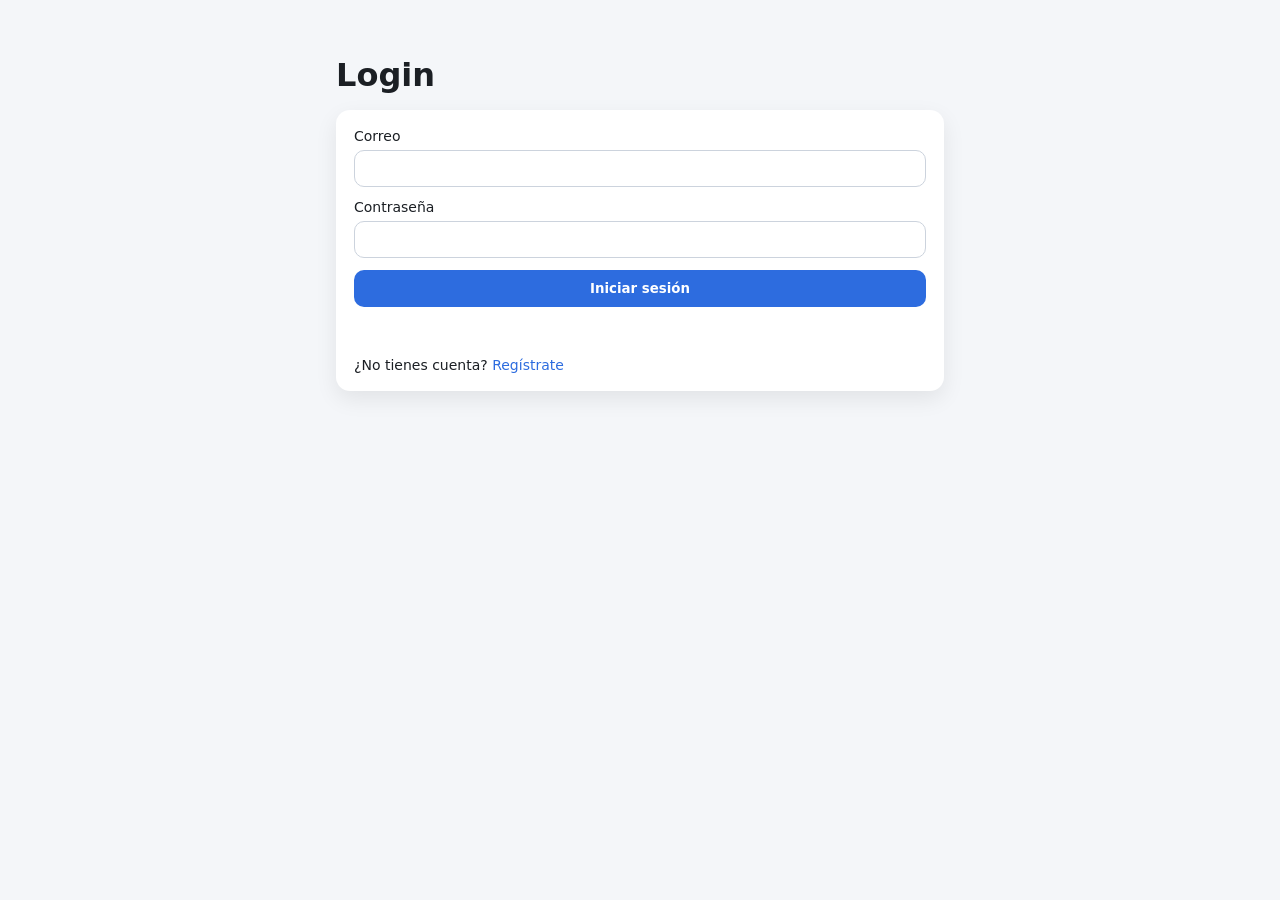
==== Frontend-TicoAutos/createVehicle.html @ 1312e7b5 "Proyecto TicoAutos frontend y backend" ====
<!doctype html>
<html lang="es">
<head>
  <meta charset="utf-8" />
  <meta name="viewport" content="width=device-width, initial-scale=1" />
  <title>TicoAutos | Publicar vehículo</title>
  <link rel="stylesheet" href="./css/styles.css" />
  <link rel="stylesheet" href="./css/vehicleForms.css" />
</head>
<body>
  <main class="page-wrapper">
    <section class="vehicle-form-card">
      <h1>Publicar vehículo</h1>
      <p class="subtitle">Completa la información del vehículo.</p>

      <form id="vehicleForm" class="vehicle-form">
        <div class="vehicle-form-grid">
          <label>
            Marca
            <input type="text" id="brand" required />
          </label>

          <label>
            Modelo
            <input type="text" id="model" required />
          </label>
        </div>

        <div class="vehicle-form-grid">
          <label>
            Año
            <input type="number" id="year" required />
          </label>

          <label>
            Precio
            <input type="number" id="price" required />
          </label>
        </div>

        <label>
          Color
          <input type="text" id="color" required />
        </label>

        <p id="msg" class="form-message"></p>

        <div class="form-actions">
          <button type="submit" class="btn-primary">Subir vehículo</button>
          <button type="button" class="btn-secondary" onclick="window.location.href='./index.html'">Volver</button>
        </div>
      </form>
    </section>
  </main>

  <script src="./js/createVehicle.js"></script>
</body>
</html>
---- Frontend-TicoAutos/css/styles.css ----
* { box-sizing: border-box; font-family: system-ui, Arial, sans-serif; }
body { margin: 0; background: #f4f6f9; color: #1b1f24; }

.container { max-width: 640px; margin: 40px auto; padding: 16px; }
h1 { margin: 0 0 16px; }

.card {
  background: #fff;
  padding: 18px;
  border-radius: 14px;
  box-shadow: 0 8px 22px rgba(0,0,0,0.08);
  display: grid;
  gap: 12px;
}

label { display: grid; gap: 6px; font-size: 14px; }

input {
  padding: 10px 12px;
  border: 1px solid #ccd3dd;
  border-radius: 10px;
  outline: none;
}

input:focus { border-color: #7aa7ff; }

button {
  padding: 11px 12px;
  border: none;
  border-radius: 10px;
  cursor: pointer;
  background: #2d6cdf;
  color: #fff;
  font-weight: 600;
}

button:disabled { opacity: 0.7; cursor: not-allowed; }

.msg { margin: 0; min-height: 20px; font-size: 14px; }
.msg.ok { color: #137333; }
.msg.err { color: #b00020; }

.hint { margin: 6px 0 0; font-size: 14px; }
.hint a { color: #2d6cdf; text-decoration: none; }
.hint a:hover { text-decoration: underline; }

.grid-2 {
  display: grid;
  grid-template-columns: 1fr 1fr;
  gap: 12px;
}

@media (max-width: 560px) {
  .grid-2 { grid-template-columns: 1fr; }
}


.topbar {
  display: flex;
  justify-content: flex-end;
  padding: 10px 20px;
  background: #ffffff;
  box-shadow: 0 2px 8px rgba(0,0,0,0.05);
}

.topbar button {
  background: #d9534f;
  color: white;
  border: none;
  padding: 8px 12px;
  border-radius: 8px;
  cursor: pointer;
}

.vehicle-grid {
  display: grid;
  grid-template-columns: repeat(auto-fill, minmax(250px, 1fr));
  gap: 16px;
}

.vehicle-card {
  background: white;
  border-radius: 12px;
  padding: 16px;
  box-shadow: 0 6px 14px rgba(0,0,0,0.08);
}

.vehicle-card h3 {
  margin: 0 0 8px;
}

.vehicle-actions {
  display: flex;
  gap: 6px;
  margin-top: 10px;
}
---- Frontend-TicoAutos/css/vehicleForms.css ----
body {
  margin: 0;
  background: linear-gradient(135deg, #f4f6f9, #e9eef7);
  color: #1b1f24;
  font-family: system-ui, Arial, sans-serif;
}

.page-wrapper {
  min-height: 100vh;
  display: flex;
  align-items: center;
  justify-content: center;
  padding: 24px;
}

.vehicle-form-card {
  width: 100%;
  max-width: 720px;
  background: #ffffff;
  border-radius: 18px;
  box-shadow: 0 12px 30px rgba(0, 0, 0, 0.10);
  padding: 28px;
}

.vehicle-form-card h1 {
  margin: 0 0 8px;
  font-size: 28px;
}

.vehicle-form-card .subtitle {
  margin: 0 0 20px;
  color: #5f6b7a;
  font-size: 15px;
}

.vehicle-form {
  display: grid;
  gap: 14px;
}

.vehicle-form-grid {
  display: grid;
  grid-template-columns: 1fr 1fr;
  gap: 14px;
}

.vehicle-form label {
  display: grid;
  gap: 6px;
  font-size: 14px;
  font-weight: 500;
}

.vehicle-form input {
  padding: 12px 14px;
  border: 1px solid #ccd3dd;
  border-radius: 12px;
  outline: none;
  font-size: 14px;
  background: #fff;
}

.vehicle-form input:focus {
  border-color: #2d6cdf;
  box-shadow: 0 0 0 3px rgba(45, 108, 223, 0.12);
}

.form-actions {
  display: flex;
  gap: 10px;
  flex-wrap: wrap;
  margin-top: 8px;
}

.btn-primary,
.btn-secondary {
  border: none;
  border-radius: 12px;
  padding: 12px 16px;
  cursor: pointer;
  font-weight: 600;
  font-size: 14px;
}

.btn-primary {
  background: #2d6cdf;
  color: white;
}

.btn-primary:hover {
  background: #2459b7;
}

.btn-secondary {
  background: #e4e9f2;
  color: #1b1f24;
}

.btn-secondary:hover {
  background: #d8deea;
}

.form-message {
  min-height: 20px;
  margin: 0;
  font-size: 14px;
}

.form-message.ok {
  color: #137333;
}

.form-message.err {
  color: #b00020;
}

@media (max-width: 600px) {
  .vehicle-form-grid {
    grid-template-columns: 1fr;
  }

  .vehicle-form-card {
    padding: 20px;
  }
}
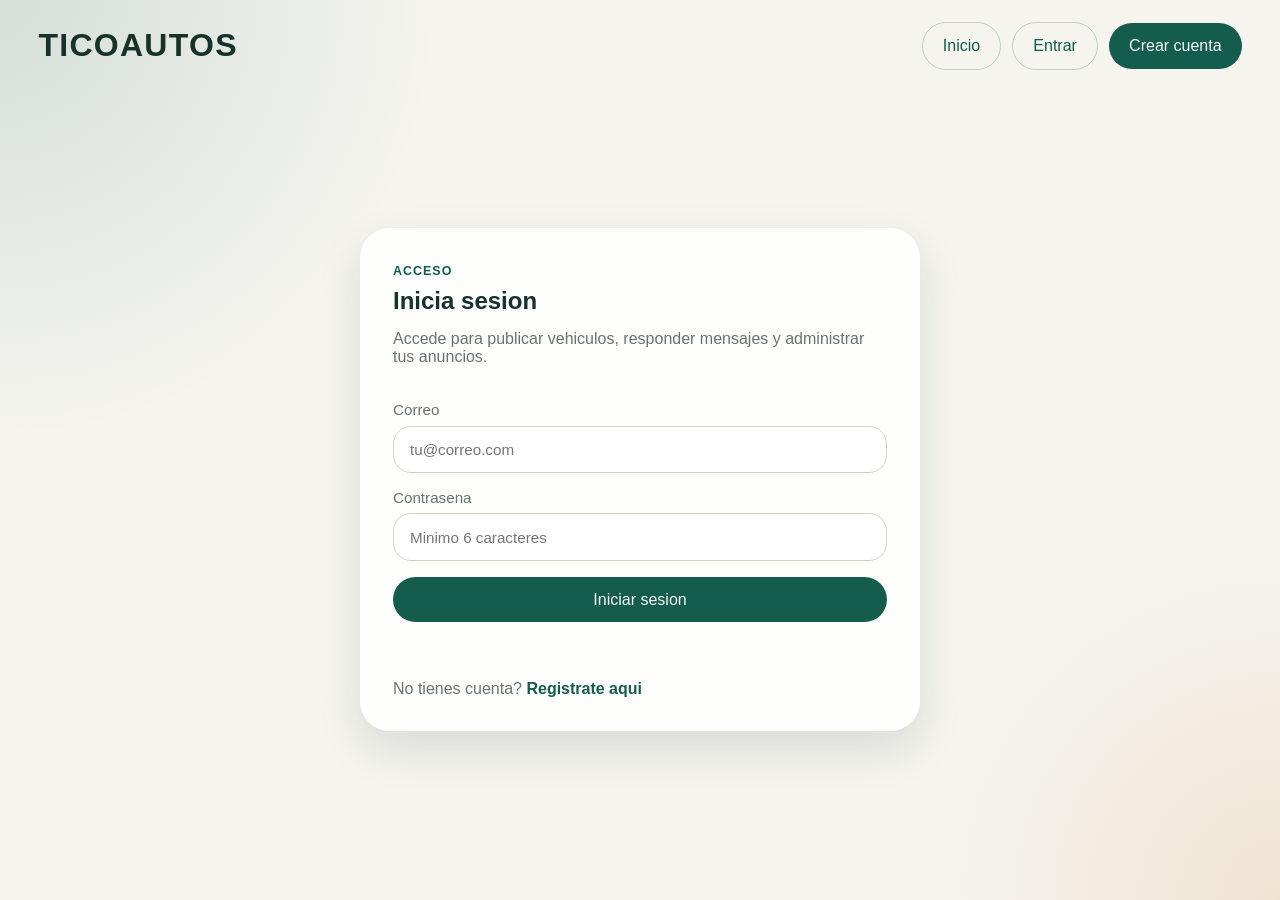
==== commit 915057d2: "feat: complete vehicle messaging and documentation" ====
--- a/Frontend-TicoAutos/createVehicle.html
+++ b/Frontend-TicoAutos/createVehicle.html
@@ -3,56 +3,68 @@
 <head>
   <meta charset="utf-8" />
   <meta name="viewport" content="width=device-width, initial-scale=1" />
-  <title>TicoAutos | Publicar vehículo</title>
+  <title>TicoAutos | Publicar vehiculo</title>
   <link rel="stylesheet" href="./css/styles.css" />
   <link rel="stylesheet" href="./css/vehicleForms.css" />
 </head>
 <body>
-  <main class="page-wrapper">
+  <header class="site-header compact">
+    <a class="brand" href="./index.html">TicoAutos</a>
+    <nav id="navActions" class="nav-actions"></nav>
+  </header>
+
+  <main class="page-shell">
     <section class="vehicle-form-card">
-      <h1>Publicar vehículo</h1>
-      <p class="subtitle">Completa la información del vehículo.</p>
+      <div class="panel-head">
+        <div>
+          <span class="eyebrow">Publicacion</span>
+          <h1>Publicar vehiculo</h1>
+        </div>
+        <a class="btn btn-secondary" href="./index.html">Volver</a>
+      </div>
 
-      <form id="vehicleForm" class="vehicle-form">
+      <form id="vehicleForm" class="vehicle-form" novalidate>
         <div class="vehicle-form-grid">
           <label>
             Marca
-            <input type="text" id="brand" required />
+            <input type="text" id="brand" required minlength="2" maxlength="50" />
           </label>
-
           <label>
             Modelo
-            <input type="text" id="model" required />
+            <input type="text" id="model" required minlength="1" maxlength="50" />
           </label>
         </div>
 
         <div class="vehicle-form-grid">
           <label>
-            Año
-            <input type="number" id="year" required />
+            Anio
+            <input type="number" id="year" required min="1900" max="2100" />
           </label>
-
           <label>
             Precio
-            <input type="number" id="price" required />
+            <input type="number" id="price" required min="0" />
           </label>
         </div>
 
         <label>
           Color
-          <input type="text" id="color" required />
+          <input type="text" id="color" required minlength="2" maxlength="30" />
         </label>
 
-        <p id="msg" class="form-message"></p>
+        <label>
+          Imagenes del vehiculo
+          <input type="file" id="images" accept="image/png,image/jpeg,image/webp" multiple />
+        </label>
 
-        <div class="form-actions">
-          <button type="submit" class="btn-primary">Subir vehículo</button>
-          <button type="button" class="btn-secondary" onclick="window.location.href='./index.html'">Volver</button>
-        </div>
+        <div id="imagePreview" class="image-preview-grid"></div>
+
+        <button type="submit" class="btn btn-primary" id="saveVehicleBtn">Guardar vehiculo</button>
+        <p id="msg" class="feedback" aria-live="polite"></p>
       </form>
     </section>
   </main>
 
+  <script src="./js/app.js"></script>
   <script src="./js/createVehicle.js"></script>
 </body>
-</html>+</html>
--- a/Frontend-TicoAutos/css/styles.css
+++ b/Frontend-TicoAutos/css/styles.css
@@ -1,96 +1,593 @@
-* { box-sizing: border-box; font-family: system-ui, Arial, sans-serif; }
-body { margin: 0; background: #f4f6f9; color: #1b1f24; }
-
-.container { max-width: 640px; margin: 40px auto; padding: 16px; }
-h1 { margin: 0 0 16px; }
-
-.card {
+:root {
+  --bg: #f5f4ef;
+  --surface: rgba(255, 255, 255, 0.88);
+  --surface-strong: #ffffff;
+  --line: #d8d0c2;
+  --text: #17312b;
+  --muted: #67756f;
+  --accent: #145c4b;
+  --accent-strong: #0f4a3c;
+  --accent-soft: #dff1eb;
+  --danger: #a1362a;
+  --shadow: 0 18px 45px rgba(26, 42, 34, 0.12);
+}
+
+* {
+  box-sizing: border-box;
+}
+
+html {
+  scroll-behavior: smooth;
+}
+
+body {
+  margin: 0;
+  min-height: 100vh;
+  font-family: "Trebuchet MS", "Segoe UI", sans-serif;
+  color: var(--text);
+  background:
+    radial-gradient(circle at top left, rgba(20, 92, 75, 0.14), transparent 28%),
+    radial-gradient(circle at bottom right, rgba(217, 152, 74, 0.18), transparent 22%),
+    var(--bg);
+}
+
+a {
+  color: inherit;
+  text-decoration: none;
+}
+
+button,
+input,
+select,
+textarea {
+  font: inherit;
+}
+
+button,
+.btn {
+  border: none;
+  border-radius: 999px;
+  cursor: pointer;
+  transition: transform 0.2s ease, box-shadow 0.2s ease, background 0.2s ease;
+}
+
+button:hover,
+.btn:hover {
+  transform: translateY(-1px);
+}
+
+input,
+select,
+textarea {
+  width: 100%;
+  padding: 0.9rem 1rem;
+  border: 1px solid var(--line);
+  border-radius: 18px;
+  background: rgba(255, 255, 255, 0.9);
+  color: var(--text);
+  outline: none;
+}
+
+input:focus,
+select:focus,
+textarea:focus {
+  border-color: var(--accent);
+  box-shadow: 0 0 0 4px rgba(20, 92, 75, 0.12);
+}
+
+label {
+  display: grid;
+  gap: 0.45rem;
+  color: var(--muted);
+  font-size: 0.95rem;
+}
+
+.site-header {
+  display: flex;
+  align-items: center;
+  justify-content: space-between;
+  gap: 1.25rem;
+  padding: 1.4rem clamp(1rem, 3vw, 2.5rem);
+}
+
+.site-header.compact {
+  padding-bottom: 0.5rem;
+}
+
+.brand-block {
+  display: grid;
+  gap: 0.3rem;
+}
+
+.brand {
+  font-size: clamp(1.6rem, 3vw, 2rem);
+  font-weight: 800;
+  letter-spacing: 0.04em;
+  text-transform: uppercase;
+}
+
+.brand-copy {
+  margin: 0;
+  max-width: 34rem;
+  color: var(--muted);
+}
+
+.nav-actions {
+  display: flex;
+  align-items: center;
+  gap: 0.7rem;
+  flex-wrap: wrap;
+  justify-content: flex-end;
+}
+
+.nav-user {
+  color: var(--muted);
+  font-size: 0.95rem;
+  padding-right: 0.4rem;
+}
+
+.nav-link-with-badge {
+  position: relative;
+}
+
+.nav-badge {
+  min-width: 1.35rem;
+  height: 1.35rem;
+  padding: 0 0.35rem;
+  border-radius: 999px;
+  display: inline-flex;
+  align-items: center;
+  justify-content: center;
+  background: var(--danger);
+  color: #fff;
+  font-size: 0.72rem;
+  font-weight: 800;
+}
+
+.btn {
+  display: inline-flex;
+  align-items: center;
+  justify-content: center;
+  gap: 0.4rem;
+  padding: 0.85rem 1.25rem;
+}
+
+.btn-primary {
+  background: var(--accent);
+  color: #f7fbfa;
+}
+
+.btn-primary:hover {
+  background: var(--accent-strong);
+}
+
+.btn-secondary {
+  background: #efe7d8;
+  color: var(--text);
+}
+
+.btn-ghost {
+  background: transparent;
+  color: var(--accent);
+  border: 1px solid rgba(20, 92, 75, 0.24);
+}
+
+.btn-ghost.danger {
+  color: var(--danger);
+  border-color: rgba(161, 54, 42, 0.25);
+}
+
+.page-shell {
+  width: min(1160px, calc(100% - 2rem));
+  margin: 0 auto 3rem;
+  display: grid;
+  gap: 1.4rem;
+}
+
+.two-column {
+  grid-template-columns: repeat(2, minmax(0, 1fr));
+  align-items: start;
+}
+
+.hero-panel,
+.panel,
+.auth-card,
+.vehicle-form-card {
+  background: var(--surface);
+  backdrop-filter: blur(12px);
+  border: 1px solid rgba(255, 255, 255, 0.65);
+  border-radius: 30px;
+  box-shadow: var(--shadow);
+}
+
+.hero-panel {
+  display: grid;
+  grid-template-columns: 1.4fr 0.8fr;
+  gap: 1.2rem;
+  padding: clamp(1.5rem, 4vw, 2.4rem);
+  background-image: linear-gradient(120deg, rgba(255, 255, 255, 0.92), rgba(255, 255, 255, 0.7)), url("../assets/car-hero.svg");
+  background-position: center;
+  background-size: cover;
+}
+
+.hero-panel h1,
+.panel h2,
+.auth-card h1,
+.vehicle-form-card h1 {
+  margin: 0;
+  line-height: 1.1;
+}
+
+.hero-copy,
+.auth-copy,
+.panel-meta,
+.conversation-meta {
+  color: var(--muted);
+}
+
+.hero-actions {
+  display: flex;
+  gap: 0.8rem;
+  align-items: center;
+  justify-content: flex-end;
+  flex-wrap: wrap;
+}
+
+.eyebrow {
+  display: inline-flex;
+  margin-bottom: 0.6rem;
+  color: var(--accent);
+  font-weight: 700;
+  text-transform: uppercase;
+  letter-spacing: 0.08em;
+  font-size: 0.78rem;
+}
+
+.panel,
+.auth-card,
+.vehicle-form-card {
+  padding: clamp(1.3rem, 3vw, 2rem);
+}
+
+.panel-head,
+.detail-header,
+.conversation-head {
+  display: flex;
+  justify-content: space-between;
+  align-items: flex-start;
+  gap: 1rem;
+}
+
+.filters-grid,
+.stack-form,
+.vehicle-form {
+  display: grid;
+  gap: 1rem;
+}
+
+.filters-grid {
+  grid-template-columns: repeat(5, minmax(0, 1fr));
+  align-items: end;
+}
+
+.filters-actions {
+  display: flex;
+  align-items: end;
+}
+
+.feedback {
+  min-height: 1.4rem;
+  margin: 0;
+  color: var(--muted);
+}
+
+.feedback.success {
+  color: var(--accent-strong);
+}
+
+.feedback.error {
+  color: var(--danger);
+}
+
+.vehicle-grid,
+.conversation-list {
+  display: grid;
+  gap: 1rem;
+}
+
+.vehicle-grid {
+  grid-template-columns: repeat(3, minmax(0, 1fr));
+}
+
+.vehicle-card,
+.conversation-card,
+.detail-box {
+  background: var(--surface-strong);
+  border-radius: 24px;
+  padding: 1.2rem;
+  border: 1px solid rgba(23, 49, 43, 0.08);
+}
+
+.card-top,
+.card-actions,
+.owner-actions,
+.pagination {
+  display: flex;
+  align-items: center;
+  justify-content: space-between;
+  gap: 0.75rem;
+  flex-wrap: wrap;
+}
+
+.card-price,
+.detail-price {
+  font-size: clamp(1.4rem, 3vw, 2rem);
+  font-weight: 800;
+  color: var(--accent);
+}
+
+.vehicle-card h3,
+.conversation-card h3 {
+  margin: 0.35rem 0;
+}
+
+.vehicle-cover,
+.message-vehicle-thumb {
+  width: 100%;
+  object-fit: cover;
+  border-radius: 18px;
+  background: #efe7d8;
+}
+
+.vehicle-cover {
+  height: 220px;
+  margin-bottom: 1rem;
+}
+
+.message-vehicle-thumb {
+  height: 160px;
+  margin: 0.4rem 0 1rem;
+}
+
+.vehicle-specs,
+.owner-line {
+  margin: 0.25rem 0;
+  color: var(--muted);
+}
+
+.badge {
+  display: inline-flex;
+  align-items: center;
+  justify-content: center;
+  border-radius: 999px;
+  padding: 0.45rem 0.8rem;
+  font-size: 0.8rem;
+  font-weight: 700;
+  text-transform: capitalize;
+}
+
+.badge.available {
+  background: var(--accent-soft);
+  color: var(--accent-strong);
+}
+
+.badge.sold {
+  background: #f2d9cf;
+  color: var(--danger);
+}
+
+.pagination {
+  justify-content: center;
+  margin-top: 1rem;
+}
+
+.pagination-label {
+  min-width: 9rem;
+  text-align: center;
+  color: var(--muted);
+}
+
+.auth-shell {
+  width: min(720px, calc(100% - 2rem));
+  min-height: calc(100vh - 6rem);
+  margin: 0 auto;
+  display: grid;
+  place-items: center;
+}
+
+.auth-card {
+  width: 100%;
+  max-width: 560px;
+  display: grid;
+  gap: 1.2rem;
+}
+
+.auth-card.wide {
+  max-width: 700px;
+}
+
+.auth-link {
+  margin: 0;
+  color: var(--muted);
+}
+
+.auth-link a {
+  color: var(--accent);
+  font-weight: 700;
+}
+
+.split-fields {
+  display: grid;
+  grid-template-columns: repeat(2, minmax(0, 1fr));
+  gap: 1rem;
+}
+
+.detail-layout {
+  display: grid;
+  gap: 1rem;
+}
+
+.inbox-layout {
+  display: grid;
+  grid-template-columns: minmax(0, 0.95fr) minmax(0, 0.95fr) minmax(0, 1.15fr);
+  gap: 1rem;
+  align-items: start;
+}
+
+.vehicle-gallery {
+  display: grid;
+  grid-template-columns: repeat(auto-fit, minmax(220px, 1fr));
+  gap: 0.85rem;
+  margin-bottom: 1.2rem;
+}
+
+.vehicle-gallery-image {
+  width: 100%;
+  height: 240px;
+  border-radius: 24px;
+  object-fit: cover;
+  background: #efe7d8;
+  border: 1px solid rgba(23, 49, 43, 0.08);
+}
+
+.detail-grid {
+  display: grid;
+  grid-template-columns: 1.1fr 0.9fr;
+  gap: 1rem;
+}
+
+.detail-list {
+  margin: 0;
+  padding-left: 1rem;
+  color: var(--muted);
+  display: grid;
+  gap: 0.55rem;
+}
+
+.conversation-summary {
+  display: grid;
+  gap: 0.85rem;
+}
+
+.conversation-panel {
+  display: grid;
+  gap: 1rem;
+  min-height: 100%;
+}
+
+.thread-messages {
+  display: grid;
+  gap: 0.85rem;
+  max-height: 31rem;
+  overflow-y: auto;
+  padding-right: 0.25rem;
+}
+
+.message-bubble {
+  max-width: 88%;
+  padding: 0.95rem 1rem;
+  border-radius: 22px;
+  display: grid;
+  gap: 0.5rem;
   background: #fff;
-  padding: 18px;
-  border-radius: 14px;
-  box-shadow: 0 8px 22px rgba(0,0,0,0.08);
-  display: grid;
-  gap: 12px;
-}
-
-label { display: grid; gap: 6px; font-size: 14px; }
-
-input {
-  padding: 10px 12px;
-  border: 1px solid #ccd3dd;
-  border-radius: 10px;
-  outline: none;
-}
-
-input:focus { border-color: #7aa7ff; }
-
-button {
-  padding: 11px 12px;
-  border: none;
-  border-radius: 10px;
-  cursor: pointer;
-  background: #2d6cdf;
-  color: #fff;
-  font-weight: 600;
-}
-
-button:disabled { opacity: 0.7; cursor: not-allowed; }
-
-.msg { margin: 0; min-height: 20px; font-size: 14px; }
-.msg.ok { color: #137333; }
-.msg.err { color: #b00020; }
-
-.hint { margin: 6px 0 0; font-size: 14px; }
-.hint a { color: #2d6cdf; text-decoration: none; }
-.hint a:hover { text-decoration: underline; }
-
-.grid-2 {
-  display: grid;
-  grid-template-columns: 1fr 1fr;
-  gap: 12px;
-}
-
-@media (max-width: 560px) {
-  .grid-2 { grid-template-columns: 1fr; }
-}
-
-
-.topbar {
-  display: flex;
-  justify-content: flex-end;
-  padding: 10px 20px;
-  background: #ffffff;
-  box-shadow: 0 2px 8px rgba(0,0,0,0.05);
-}
-
-.topbar button {
-  background: #d9534f;
-  color: white;
-  border: none;
-  padding: 8px 12px;
-  border-radius: 8px;
-  cursor: pointer;
-}
-
-.vehicle-grid {
-  display: grid;
-  grid-template-columns: repeat(auto-fill, minmax(250px, 1fr));
-  gap: 16px;
-}
-
-.vehicle-card {
-  background: white;
-  border-radius: 12px;
-  padding: 16px;
-  box-shadow: 0 6px 14px rgba(0,0,0,0.08);
-}
-
-.vehicle-card h3 {
-  margin: 0 0 8px;
-}
-
-.vehicle-actions {
-  display: flex;
-  gap: 6px;
-  margin-top: 10px;
-}+  border: 1px solid rgba(23, 49, 43, 0.08);
+}
+
+.message-bubble p {
+  margin: 0;
+  white-space: pre-wrap;
+}
+
+.message-bubble.incoming {
+  justify-self: start;
+  border-top-left-radius: 10px;
+  background: #f8f2e6;
+}
+
+.message-bubble.outgoing {
+  justify-self: end;
+  border-top-right-radius: 10px;
+  background: var(--accent-soft);
+}
+
+.answer-box {
+  margin-top: 1rem;
+  padding: 1rem;
+  border-radius: 18px;
+  background: var(--accent-soft);
+}
+
+.answer-box.pending {
+  background: #f4ecdd;
+}
+
+.answer-form {
+  display: grid;
+  gap: 0.75rem;
+  margin-top: 1rem;
+}
+
+.empty-state {
+  padding: 1.4rem;
+  text-align: center;
+  border-radius: 22px;
+  background: rgba(255, 255, 255, 0.74);
+  color: var(--muted);
+}
+
+.empty-state.compact {
+  padding: 1rem;
+}
+
+.image-preview-grid {
+  display: grid;
+  grid-template-columns: repeat(auto-fit, minmax(120px, 1fr));
+  gap: 0.75rem;
+}
+
+.preview-thumb {
+  width: 100%;
+  height: 110px;
+  object-fit: cover;
+  border-radius: 16px;
+  border: 1px solid rgba(23, 49, 43, 0.08);
+  background: #efe7d8;
+}
+
+textarea {
+  resize: vertical;
+  min-height: 7rem;
+}
+
+@media (max-width: 980px) {
+  .hero-panel,
+  .filters-grid,
+  .vehicle-grid,
+  .two-column,
+  .detail-grid,
+  .inbox-layout {
+    grid-template-columns: 1fr;
+  }
+
+  .hero-actions,
+  .panel-head,
+  .detail-header,
+  .conversation-head {
+    align-items: stretch;
+  }
+}
+
+@media (max-width: 720px) {
+  .site-header {
+    align-items: flex-start;
+    flex-direction: column;
+  }
+
+  .split-fields {
+    grid-template-columns: 1fr;
+  }
+
+  .page-shell {
+    width: min(100% - 1rem, 1160px);
+  }
+}
--- a/Frontend-TicoAutos/css/vehicleForms.css
+++ b/Frontend-TicoAutos/css/vehicleForms.css
@@ -1,125 +1,16 @@
-body {
-  margin: 0;
-  background: linear-gradient(135deg, #f4f6f9, #e9eef7);
-  color: #1b1f24;
-  font-family: system-ui, Arial, sans-serif;
-}
-
-.page-wrapper {
-  min-height: 100vh;
-  display: flex;
-  align-items: center;
-  justify-content: center;
-  padding: 24px;
-}
-
 .vehicle-form-card {
-  width: 100%;
-  max-width: 720px;
-  background: #ffffff;
-  border-radius: 18px;
-  box-shadow: 0 12px 30px rgba(0, 0, 0, 0.10);
-  padding: 28px;
-}
-
-.vehicle-form-card h1 {
-  margin: 0 0 8px;
-  font-size: 28px;
-}
-
-.vehicle-form-card .subtitle {
-  margin: 0 0 20px;
-  color: #5f6b7a;
-  font-size: 15px;
-}
-
-.vehicle-form {
-  display: grid;
-  gap: 14px;
+  width: min(760px, 100%);
+  margin: 0 auto;
 }
 
 .vehicle-form-grid {
   display: grid;
-  grid-template-columns: 1fr 1fr;
-  gap: 14px;
+  grid-template-columns: repeat(2, minmax(0, 1fr));
+  gap: 1rem;
 }
 
-.vehicle-form label {
-  display: grid;
-  gap: 6px;
-  font-size: 14px;
-  font-weight: 500;
-}
-
-.vehicle-form input {
-  padding: 12px 14px;
-  border: 1px solid #ccd3dd;
-  border-radius: 12px;
-  outline: none;
-  font-size: 14px;
-  background: #fff;
-}
-
-.vehicle-form input:focus {
-  border-color: #2d6cdf;
-  box-shadow: 0 0 0 3px rgba(45, 108, 223, 0.12);
-}
-
-.form-actions {
-  display: flex;
-  gap: 10px;
-  flex-wrap: wrap;
-  margin-top: 8px;
-}
-
-.btn-primary,
-.btn-secondary {
-  border: none;
-  border-radius: 12px;
-  padding: 12px 16px;
-  cursor: pointer;
-  font-weight: 600;
-  font-size: 14px;
-}
-
-.btn-primary {
-  background: #2d6cdf;
-  color: white;
-}
-
-.btn-primary:hover {
-  background: #2459b7;
-}
-
-.btn-secondary {
-  background: #e4e9f2;
-  color: #1b1f24;
-}
-
-.btn-secondary:hover {
-  background: #d8deea;
-}
-
-.form-message {
-  min-height: 20px;
-  margin: 0;
-  font-size: 14px;
-}
-
-.form-message.ok {
-  color: #137333;
-}
-
-.form-message.err {
-  color: #b00020;
-}
-
-@media (max-width: 600px) {
+@media (max-width: 760px) {
   .vehicle-form-grid {
     grid-template-columns: 1fr;
   }
-
-  .vehicle-form-card {
-    padding: 20px;
-  }
-}+}
